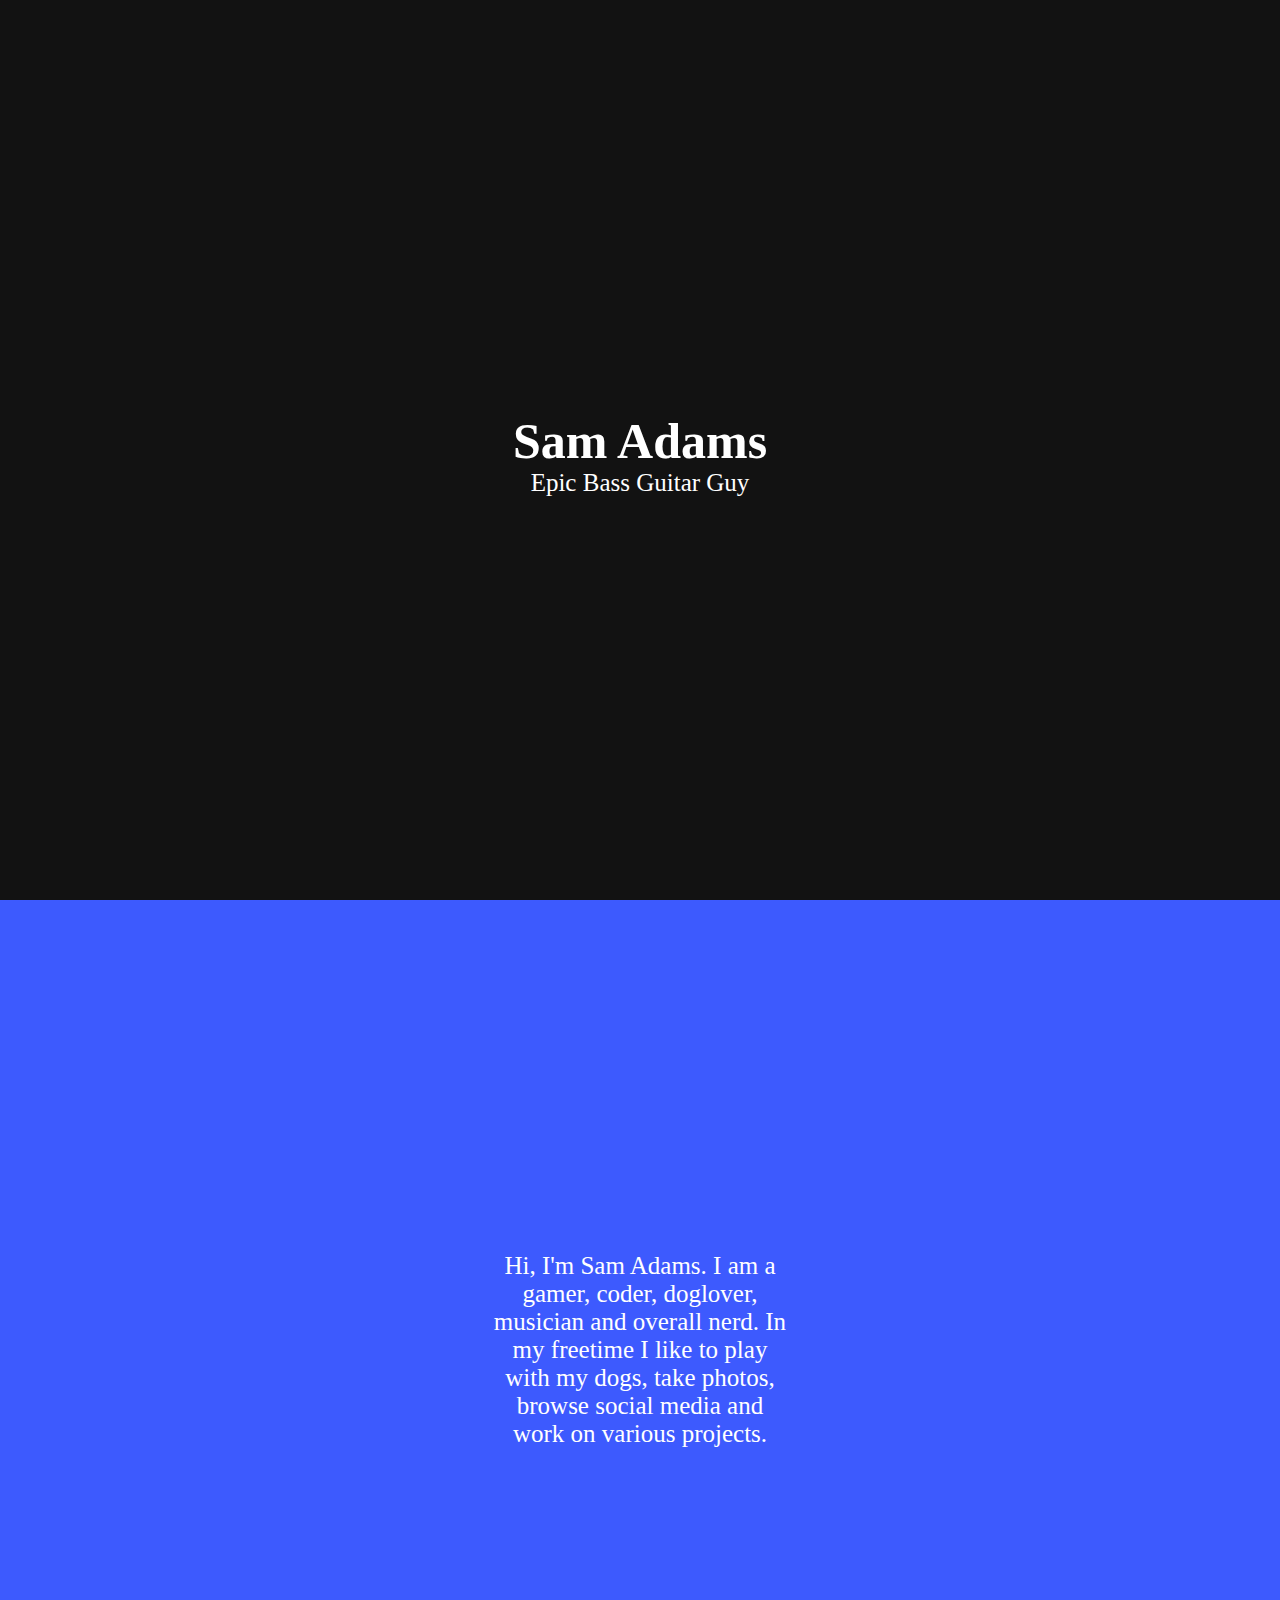
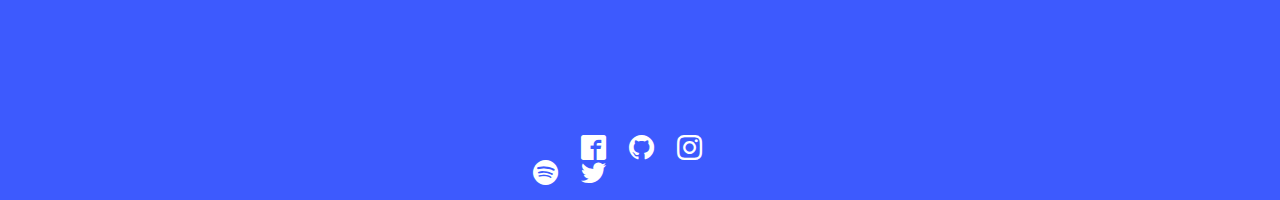
==== index.html @ 06a8791f "Update index.html" ====
<!DOCTYPE html>
<html lang="en">
<head>
    <meta charset="UTF-8">
    <meta name="viewport" content="width=device-width, initial-scale=1.0">
    <meta http-equiv="X-UA-Compatible" content="ie=edge">
    <title>Sam Adams - Personal Website</title>
    <link rel="stylesheet" href="style.css">
    <link rel="shortcut icon" href="assets/icon.png" type="image/x-icon">

</head>
<body>
    <section class="image-cover">
        <div class="intro-text">
            <h1 class="name">Sam Adams</h1>
            <h3 class="tagline">Epic Bass Guitar Guy</h3>
        </div>
        <div class="arrow">
            <a class="arrow-link" href="#about">
                    <svg class="down-arrow">
                            <use href="assets/downarrow.svg#test"></use>
                    </svg>
            </a>
        </div>
    </section>
    <section class="info-cover" id="about">
        <div class="info-text">
            <!--<h3 class="tagline info-h3">Hi, I'm Sam Adams. I am a gamer, coder, doglover, musician and overall nerd. In my freetime I like to play with my <a class="info-link" href="dogs.html">dogs</a>, take <a class="info-link" href="photos.html">photos</a>, browse <a class="info-link" href="social.html">social media</a> and work on various <a class="info-link" href="projects.html">projects</a>.</h3>-->
            <h3 class="tagline info-h3">Hi, I'm Sam Adams. I am a gamer, coder, doglover, musician and overall nerd. In my freetime I like to play with my dogs, take photos, browse social media and work on various projects.</h3>
        </div>
        <div class="social">
            <a href="https://music.apple.com/profile/supposedly_sam">
                <span class="icon-music">&#xe911;</span>
            </a>
            <span class="spacer"></span>
            <a href="https://www.facebook.com/supposedly.sam">
                <span class="icon-facebook">&#xea91;</span>
            </a>
            <span class="spacer"></span>
            <a href="https://github.com/Supposedly-Sam/supposedlysam.me">
                <span class="icon-github">&#xeab0;</span>
            </a>
            <span class="spacer"></span>
            <a href="https://instagram.com/supposedly.sam">
                <span class="icon-instagram">&#xea92;</span> 
            </a>
            <span class="spacer"></span>
            <a href="https://open.spotify.com/user/theyappydog">
                <span class="icon-spotify">&#xea94;</span>
            </a>
            <span class="spacer"></span>
            <a href="https://twitter.com/supposedly_sam">
                <span class="icon-twitter">&#xea96;</span>
            </a>
        </div>
    </section>
</body>
</html>
---- style.css ----
@font-face {
    font-family: IconFont;
    src: url(assets/iconfont/iconfont.woff);
}
@font-face{
    font-family: 'Open Sans';
    src: url(assets/fonts/OpenSans-Regular.ttf);
}
@font-face{
    font-family: 'Open Sans';
    src: url(assets/fonts/OpenSans-Light.ttf);
    font-weight: 300;
}
html, head, body {
    margin: 0px;
    padding: 0px;
    width: 100%;
    height: 100%;
    scroll-behavior: smooth;
}
.image-cover {
    margin-top: 0px;
    background-color: #121212;
    width: 100%;
    height: 100%;
    display: flex;
    align-items: center;
    justify-content: center;
    padding-bottom: 0;
}
.intro-text {
    color: #fff;
    width: 380px;
    position: absolute;
    display: inline-block;
}
.name {
    text-align: center;
    font-family: 'Open Sans';
    font-size: 50px;
}
.tagline {
    text-align: center;
    font-family: 'Open Sans';
    font-size: 25px;
    font-weight: 300;
    margin-top: -35px;
}
.arrow {
    color: #616161;
    position: absolute;
    width: 50px;
    height: 50px;
    animation: jumpy-arrow-2 3s linear 1s infinite;
    bottom: 10px;
}
.arrow:hover {
    animation-play-state: paused;
}
.arrow-link {
    color: #616161;
    transition: .5s;
}
.arrow-link:hover {
    color: #9E9E9E;
}
.down-arrow {
    width: 50px;
    height: 50px;
}
@keyframes jumpy-arrow-2 {
    0%     {transform: translateY(0px);}
    10%     {transform: translateY(-50px);}
    20%     {transform: translateY(0px);}
    30%     {transform: translateY(-30px);}
    40%     {transform: translateY(0px);}
}
.info-cover {
    position: absolute;
    width: 100%;
    height: 100%;
    background-color: #3D5AFE;
    align-items: center;
    justify-content: center;
    display: flex;
}
.info-text {
    position: absolute;
    display: inline-block;
    color: #fff;
    width: 300px;
    text-align: center;
    font-family: 'Open Sans';
    font-weight: 300;    
}
.info-h3 {
    margin: 0px;
}
.info-link {
    color: white;
    transition: .5s;
}
.info-link:hover {
    color: #1A237E;
}
.social {
    display: inline-block;
    width: 215px;
    font-size: 25px;
    position: absolute;
    color: white;
    bottom: 15px;
    font-family: iconfont;
}
.social a {
    color: white;
    text-decoration: none;
    transition: .5s;
}
.social a:hover {
    color: #1A237E
}
.spacer{
    margin-left: 5px;
    margin-right: 5px;
}
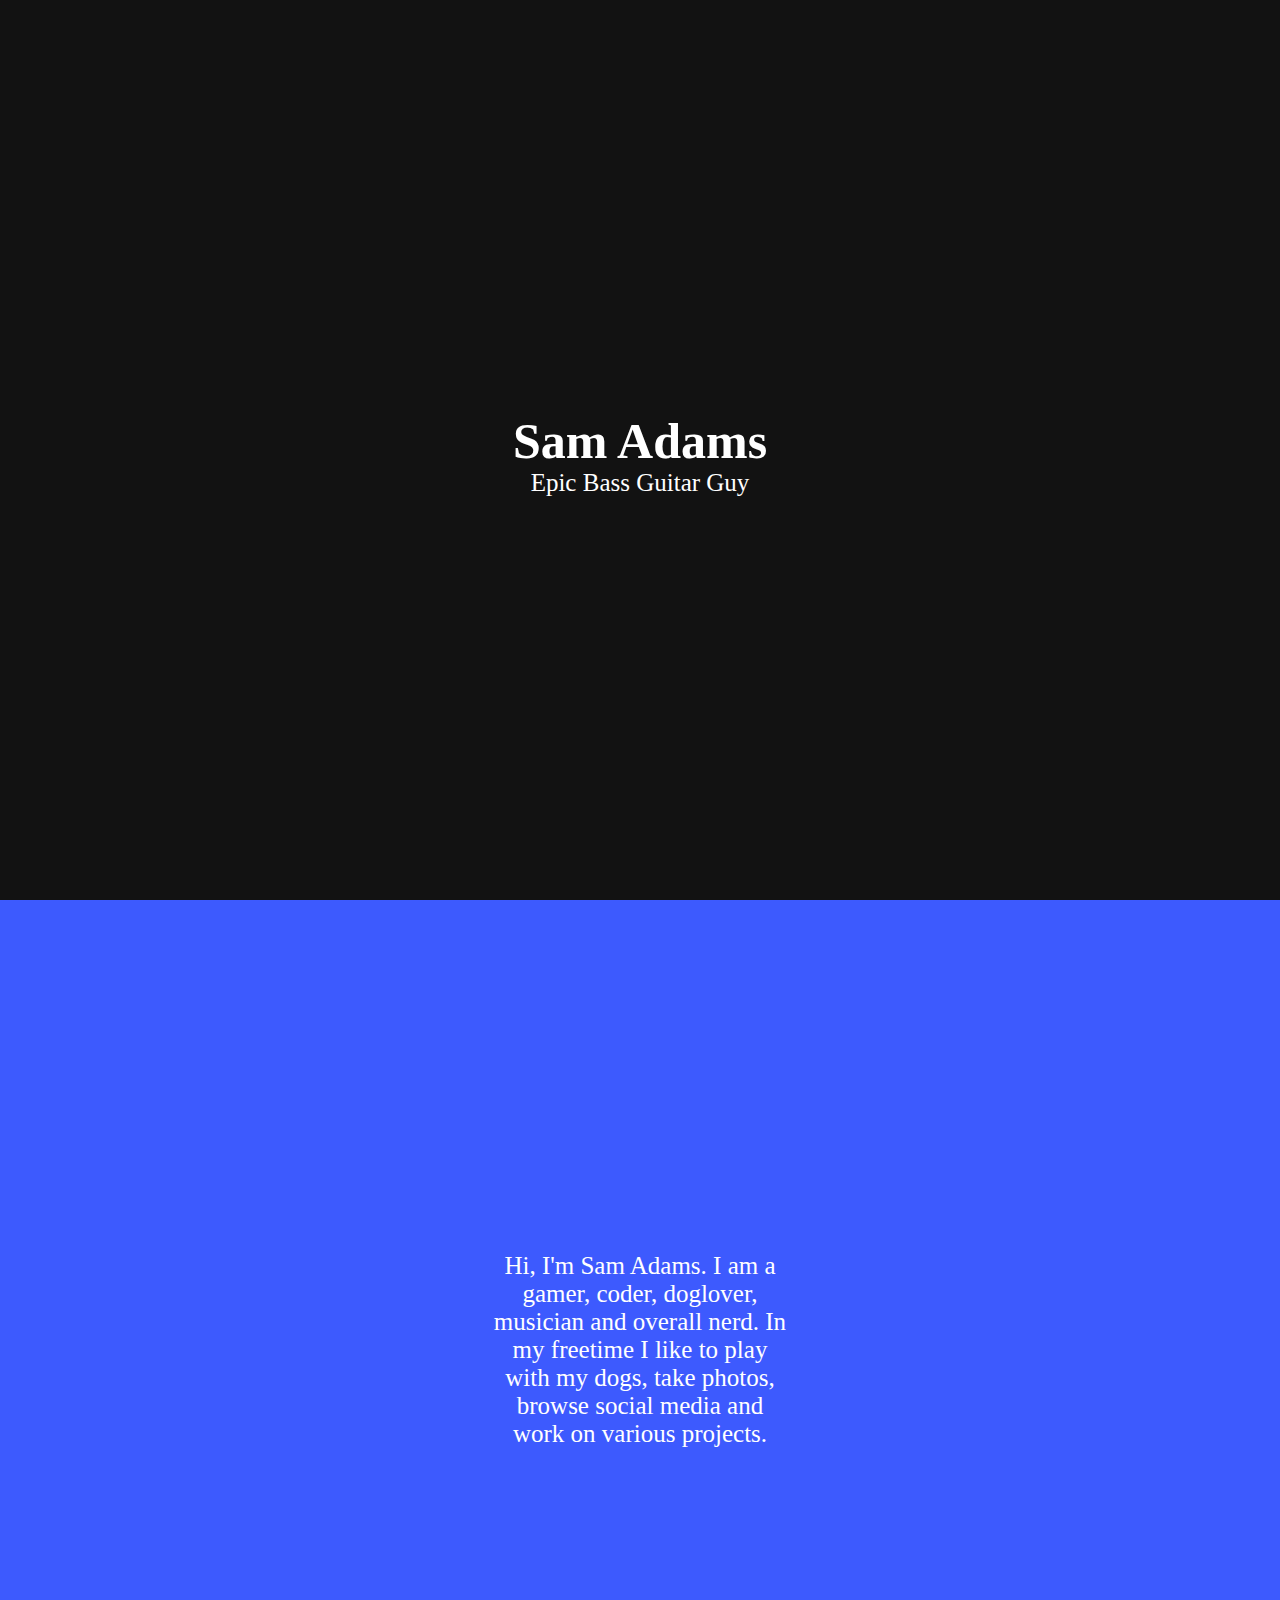
==== commit 7f858329: "Lots of Changes" ====
--- a/index.html
+++ b/index.html
@@ -7,7 +7,7 @@
     <title>Sam Adams - Personal Website</title>
     <link rel="stylesheet" href="style.css">
     <link rel="shortcut icon" href="assets/icon.png" type="image/x-icon">
-
+    <meta name="Description" content="This is the offical website of Sam Adams. supposedly.sam on instagram and Supposedly-Sam on twitter">
 </head>
 <body>
     <section class="image-cover">
@@ -30,27 +30,31 @@
         </div>
         <div class="social">
             <a href="https://music.apple.com/profile/supposedly_sam">
-                <span class="icon-music">&#xe911;</span>
+                <span class="icon-music">&#xe905;</span>
             </a>
             <span class="spacer"></span>
             <a href="https://www.facebook.com/supposedly.sam">
-                <span class="icon-facebook">&#xea91;</span>
+                <span class="icon-facebook">&#xe904;</span>
             </a>
             <span class="spacer"></span>
             <a href="https://github.com/Supposedly-Sam/supposedlysam.me">
-                <span class="icon-github">&#xeab0;</span>
+                <span class="icon-github">&#xe903;</span>
             </a>
             <span class="spacer"></span>
             <a href="https://instagram.com/supposedly.sam">
-                <span class="icon-instagram">&#xea92;</span> 
+                <span class="icon-instagram">&#xe902;</span> 
             </a>
             <span class="spacer"></span>
             <a href="https://open.spotify.com/user/theyappydog">
-                <span class="icon-spotify">&#xea94;</span>
+                <span class="icon-spotify">&#xe901;</span>
             </a>
             <span class="spacer"></span>
             <a href="https://twitter.com/supposedly_sam">
-                <span class="icon-twitter">&#xea96;</span>
+                <span class="icon-twitter">&#xe900;</span>
+            </a>
+            <span class="spacer"></span>
+            <a href="/contact.html">
+                <span class="icon-mail4"></span>
             </a>
         </div>
     </section>
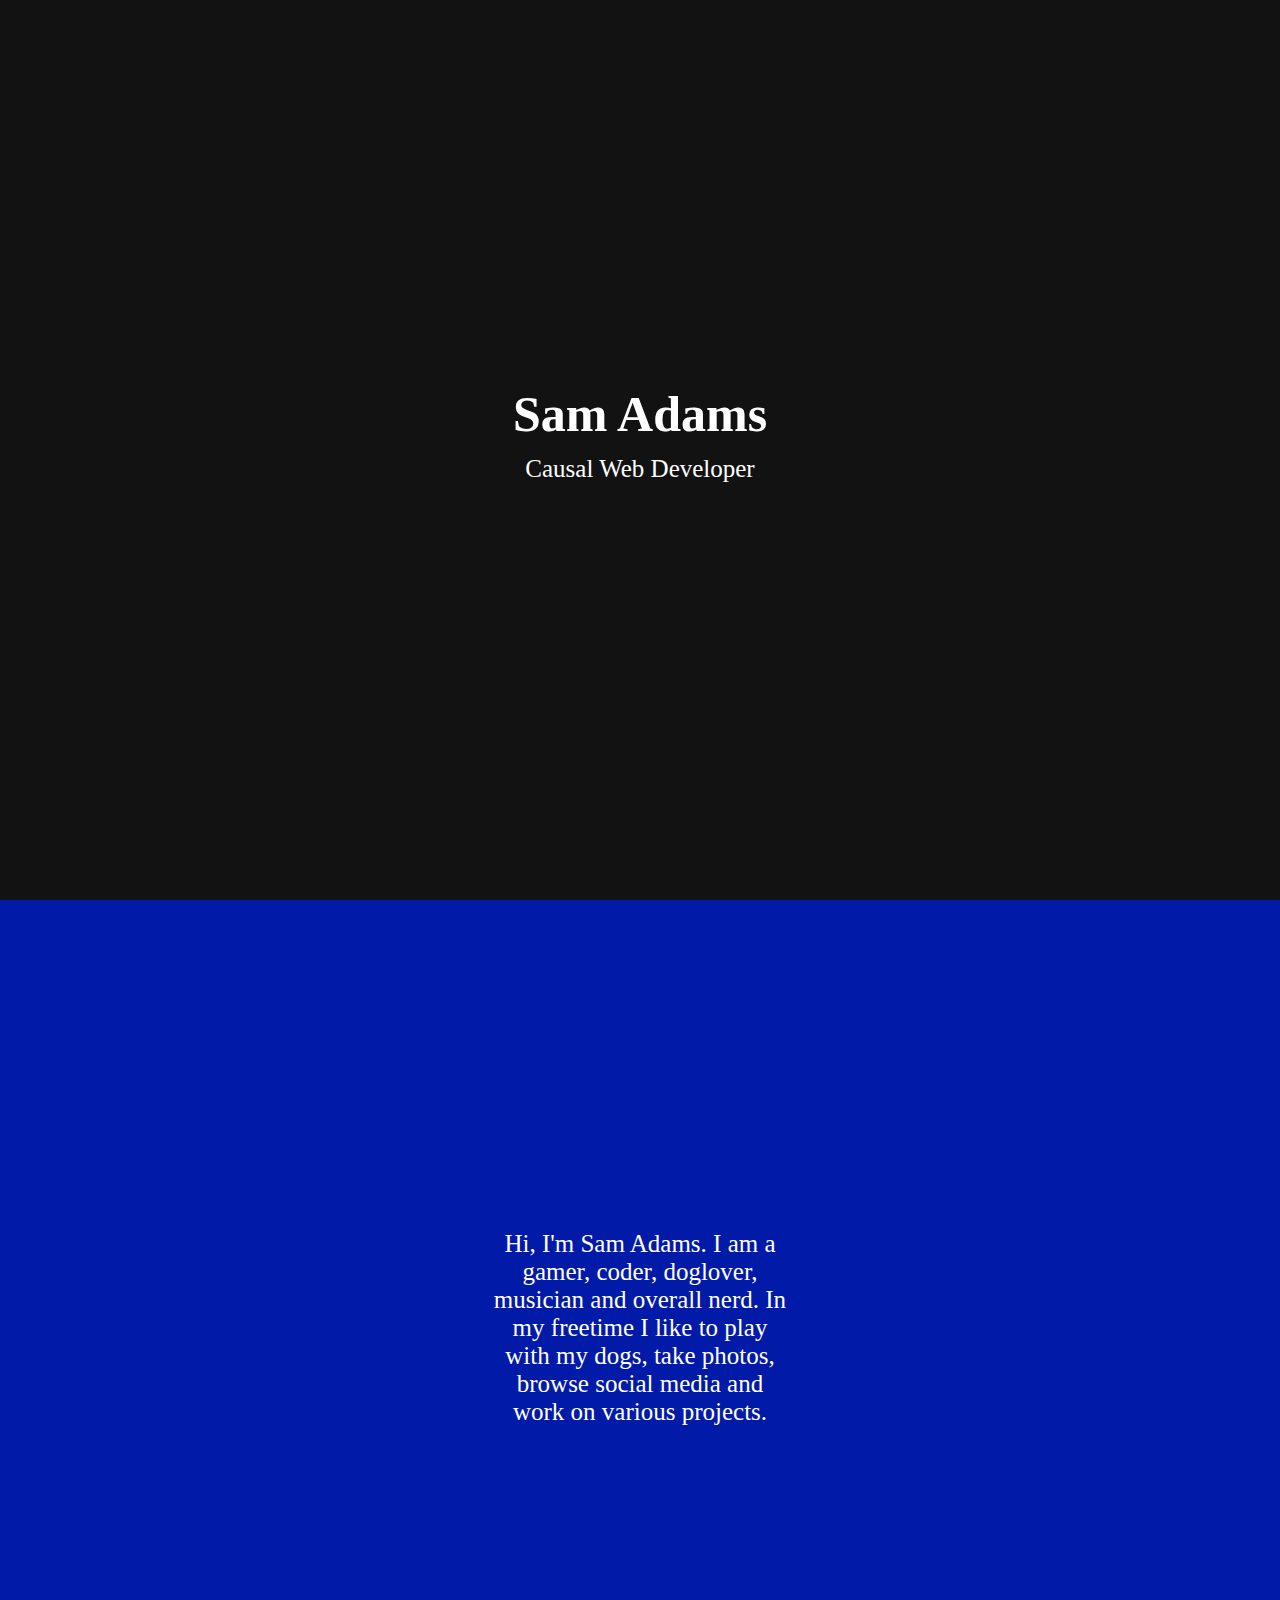
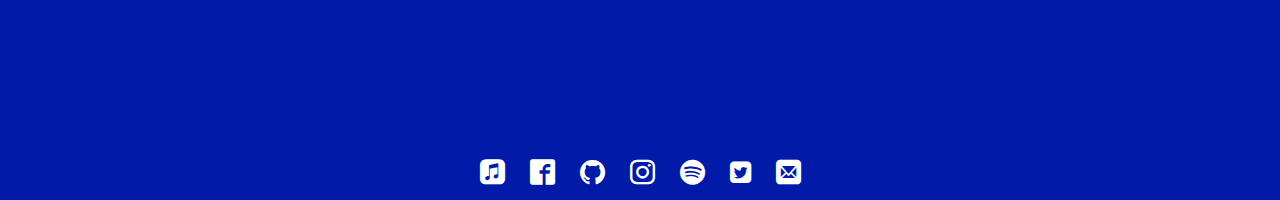
==== commit b34f1b05: "Code Overhaul" ====
--- a/index.html
+++ b/index.html
@@ -13,50 +13,45 @@
     <section class="image-cover">
         <div class="intro-text">
             <h1 class="name">Sam Adams</h1>
-            <h3 class="tagline">Epic Bass Guitar Guy</h3>
+            <h3 class="tagline" id="tagline"></h3>
         </div>
         <div class="arrow">
-            <a class="arrow-link" href="#about">
-                    <svg class="down-arrow">
+            <a class="arrow-link" href="#about" title=" View next section">
+                    <svg class="down-arrow" >
                             <use href="assets/downarrow.svg#test"></use>
                     </svg>
             </a>
         </div>
     </section>
-    <section class="info-cover" id="about">
+    <section class="info-cover">
         <div class="info-text">
             <!--<h3 class="tagline info-h3">Hi, I'm Sam Adams. I am a gamer, coder, doglover, musician and overall nerd. In my freetime I like to play with my <a class="info-link" href="dogs.html">dogs</a>, take <a class="info-link" href="photos.html">photos</a>, browse <a class="info-link" href="social.html">social media</a> and work on various <a class="info-link" href="projects.html">projects</a>.</h3>-->
             <h3 class="tagline info-h3">Hi, I'm Sam Adams. I am a gamer, coder, doglover, musician and overall nerd. In my freetime I like to play with my dogs, take photos, browse social media and work on various projects.</h3>
         </div>
-        <div class="social">
-            <a href="https://music.apple.com/profile/supposedly_sam">
+        <div class="social" id="about">
+            <a href="https://music.apple.com/profile/supposedly_sam" id="music">
                 <span class="icon-music">&#xe905;</span>
             </a>
-            <span class="spacer"></span>
-            <a href="https://www.facebook.com/supposedly.sam">
+            <a href="https://www.facebook.com/supposedly.sam" id="facebook">
                 <span class="icon-facebook">&#xe904;</span>
             </a>
-            <span class="spacer"></span>
-            <a href="https://github.com/Supposedly-Sam/supposedlysam.me">
+            <a href="https://github.com/Supposedly-Sam/supposedlysam.me" id="github">
                 <span class="icon-github">&#xe903;</span>
             </a>
-            <span class="spacer"></span>
-            <a href="https://instagram.com/supposedly.sam">
+            <a href="https://instagram.com/supposedly.sam" id="instagram">
                 <span class="icon-instagram">&#xe902;</span> 
             </a>
-            <span class="spacer"></span>
-            <a href="https://open.spotify.com/user/theyappydog">
+            <a href="https://open.spotify.com/user/theyappydog" id="spotify">
                 <span class="icon-spotify">&#xe901;</span>
             </a>
-            <span class="spacer"></span>
-            <a href="https://twitter.com/supposedly_sam">
+            <a href="https://twitter.com/supposedly_sam" id="twitter">
                 <span class="icon-twitter">&#xe900;</span>
             </a>
-            <span class="spacer"></span>
-            <a href="/contact.html">
-                <span class="icon-mail4"></span>
+            <a href="/contact">
+                <span class="icon-mail4">&#xea86;</span>
             </a>
         </div>
     </section>
+    <script src="tagline.js"></script>
 </body>
 </html>
--- a/style.css
+++ b/style.css
@@ -1,6 +1,6 @@
 @font-face {
     font-family: IconFont;
-    src: url(assets/iconfont/iconfont.woff);
+    src: url(assets/iconfont/icomoon.woff);
 }
 @font-face{
     font-family: 'Open Sans';
@@ -19,38 +19,55 @@
     scroll-behavior: smooth;
 }
 .image-cover {
+    width: 100%;
+    height: 100%;
     margin-top: 0px;
     background-color: #121212;
-    width: 100%;
-    height: 100%;
     display: flex;
+    flex-direction: row;
     align-items: center;
     justify-content: center;
     padding-bottom: 0;
 }
 .intro-text {
+    width: 276px;
     color: #fff;
-    width: 380px;
     position: absolute;
-    display: inline-block;
+    align-content: space-between; 
+    flex-wrap: nowrap;
+    height: 130px;
 }
 .name {
+    width: 276px;    
     text-align: center;
     font-family: 'Open Sans';
     font-size: 50px;
+    position: absolute;
+    margin-top: 0;
+    padding-top: 0;
 }
 .tagline {
+    width: 100%;    
     text-align: center;
     font-family: 'Open Sans';
     font-size: 25px;
     font-weight: 300;
-    margin-top: -35px;
+    opacity: 100%;
+    position: absolute;
+    padding-top: 45px;
+    padding-left: 0;
+    animation: tagline .5s linear;
+}
+@keyframes tagline {
+    0% {opacity: 0%;}
+    50% {opacity: 10%;}
+    100% {opacity: 100%;}
 }
 .arrow {
+    width: 50px;
+    height: 50px;    
     color: #616161;
     position: absolute;
-    width: 50px;
-    height: 50px;
     animation: jumpy-arrow-2 3s linear 1s infinite;
     bottom: 10px;
 }
@@ -76,25 +93,28 @@
     40%     {transform: translateY(0px);}
 }
 .info-cover {
+    width: 100%;
+    height: 100%;    
     position: absolute;
-    width: 100%;
-    height: 100%;
-    background-color: #3D5AFE;
+    background-color: #011aa7;
     align-items: center;
     justify-content: center;
     display: flex;
 }
 .info-text {
+    width: 300px;
+    height: 240px;  
     position: absolute;
     display: inline-block;
     color: #fff;
-    width: 300px;
     text-align: center;
     font-family: 'Open Sans';
     font-weight: 300;    
 }
 .info-h3 {
-    margin: 0px;
+    position: absolute;
+    margin-top: 0;
+    padding-top: 0;
 }
 .info-link {
     color: white;
@@ -104,23 +124,48 @@
     color: #1A237E;
 }
 .social {
-    display: inline-block;
-    width: 215px;
+    position: absolute;    
+    width: 320px;    
+    display: flex;
     font-size: 25px;
-    position: absolute;
     color: white;
     bottom: 15px;
     font-family: iconfont;
+    gap: 25px;
+    padding-bottom: -10px;
+}
+.social:target {
+    animation: social .50s linear;
+    animation-delay: .26s; 
 }
 .social a {
     color: white;
     text-decoration: none;
     transition: .5s;
 }
-.social a:hover {
-    color: #1A237E
+ .social a:hover {
+    color: #0e1ed1
+} 
+@keyframes social {
+    0%  {transform: scale(1.0);}
+    50% {transform: scale(1.25);}
+    100%{transform: scale(1.0);}
 }
-.spacer{
-    margin-left: 5px;
-    margin-right: 5px;
+#music:hover {
+    color: #FA233B
+}
+#facebook:hover {
+    color: #3B5998;
+}
+#github:hover {
+    color: #24292e;
+}
+#instagram:hover {
+    color: #e1306c;
+}
+#spotify:hover {
+    color: #1ED760;
+}
+#twitter:hover {
+    color: #1DA1F2;
 }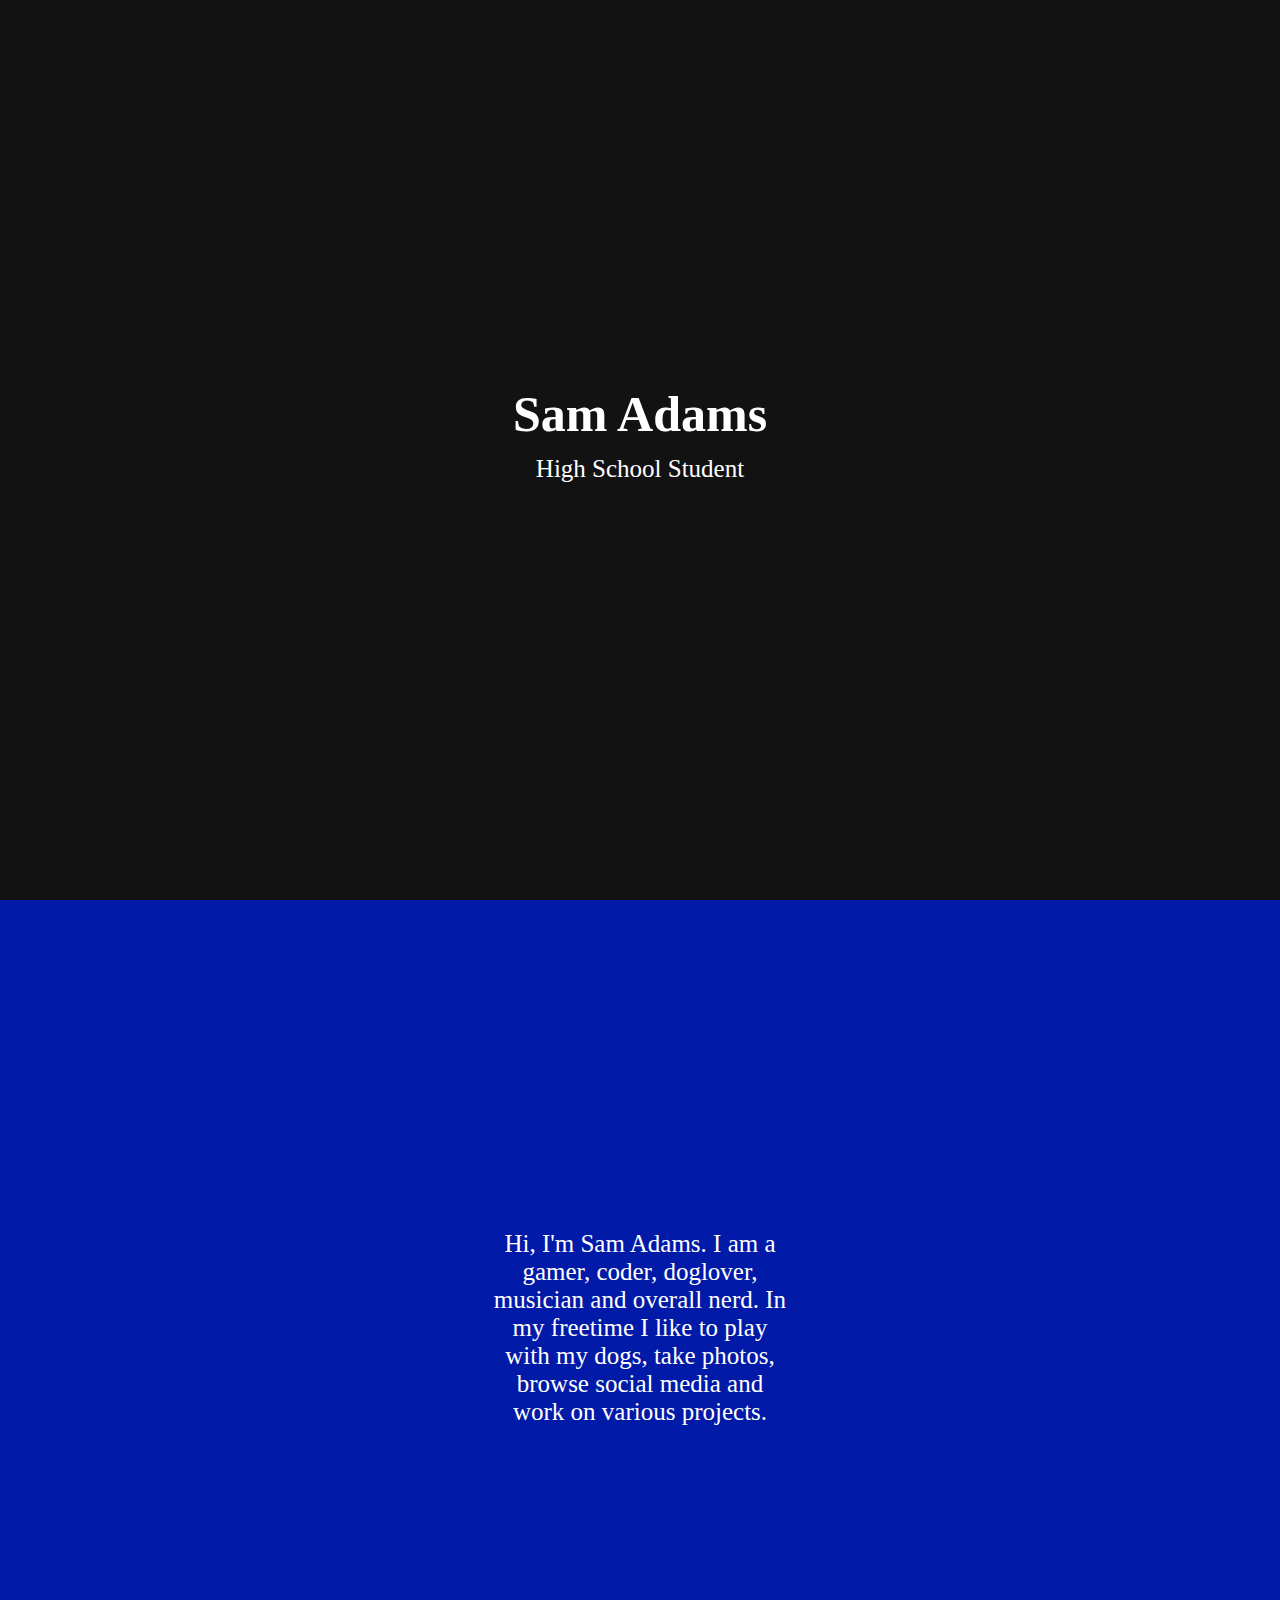
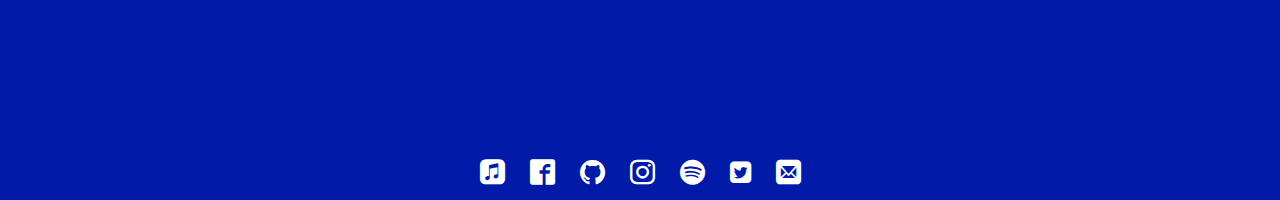
==== commit 468df3b0: "Merge pull request #2 from Supposedly-Sam/beta" ====
--- a/index.html
+++ b/index.html
@@ -1,11 +1,12 @@
 <!DOCTYPE html>
 <html lang="en">
 <head>
+    <meta name="description" content="Sam Adams' Personal Website>
     <meta charset="UTF-8">
     <meta name="viewport" content="width=device-width, initial-scale=1.0">
     <meta http-equiv="X-UA-Compatible" content="ie=edge">
     <title>Sam Adams - Personal Website</title>
-    <link rel="stylesheet" href="style.css">
+    <link rel="stylesheet" rel="preload" href="style.css">
     <link rel="shortcut icon" href="assets/icon.png" type="image/x-icon">
     <meta name="Description" content="This is the offical website of Sam Adams. supposedly.sam on instagram and Supposedly-Sam on twitter">
 </head>
@@ -18,7 +19,7 @@
         <div class="arrow">
             <a class="arrow-link" href="#about" title=" View next section">
                     <svg class="down-arrow" >
-                            <use href="assets/downarrow.svg#test"></use>
+                            <use href="assets/downarrow.svg#test" alt="Scroll Down"></use>
                     </svg>
             </a>
         </div>
@@ -29,29 +30,31 @@
             <h3 class="tagline info-h3">Hi, I'm Sam Adams. I am a gamer, coder, doglover, musician and overall nerd. In my freetime I like to play with my dogs, take photos, browse social media and work on various projects.</h3>
         </div>
         <div class="social" id="about">
-            <a href="https://music.apple.com/profile/supposedly_sam" id="music">
+            <a href="https://music.apple.com/profile/supposedly_sam" id="music" alt="Find me on Apple Music">
                 <span class="icon-music">&#xe905;</span>
             </a>
-            <a href="https://www.facebook.com/supposedly.sam" id="facebook">
+            <a href="https://www.facebook.com/supposedly.sam" id="facebook" alt="Find me on Facebook">
                 <span class="icon-facebook">&#xe904;</span>
             </a>
-            <a href="https://github.com/Supposedly-Sam/supposedlysam.me" id="github">
+            <a href="https://github.com/Supposedly-Sam/About-Me" id="github" alt="Find me on GitHub">
                 <span class="icon-github">&#xe903;</span>
             </a>
-            <a href="https://instagram.com/supposedly.sam" id="instagram">
+            <a href="https://instagram.com/supposedly.sam" id="instagram" alt="Find me on instagram">
                 <span class="icon-instagram">&#xe902;</span> 
             </a>
-            <a href="https://open.spotify.com/user/theyappydog" id="spotify">
+            <a href="https://open.spotify.com/user/theyappydog" id="spotify" alt="Find me on Spotify">
                 <span class="icon-spotify">&#xe901;</span>
             </a>
-            <a href="https://twitter.com/supposedly_sam" id="twitter">
+            <a href="https://twitter.com/supposedly_sam" id="twitter" alt="Find me on Twitter">
                 <span class="icon-twitter">&#xe900;</span>
             </a>
-            <a href="/contact">
+            <a href="/contact" alt="Contact Me">
                 <span class="icon-mail4">&#xea86;</span>
             </a>
         </div>
     </section>
-    <script src="tagline.js"></script>
+    <script src="index.js"></script>
+    <!-- Cloudflare Web Analytics --><script defer src='https://static.cloudflareinsights.com/beacon.min.js' data-cf-beacon='{"token": "377a3478fb6441be9dd6c4bf3d35e93c"}'></script><!-- End Cloudflare Web Analytics -->
+    <!--PiratePX Analytics--><img src="https://app.piratepx.com/ship?p=72d8734a-a6df-4af9-b43c-1dfd861d397f" style="width: 1px; height: 1px;" alt="PiratePX Analytics">
 </body>
 </html>
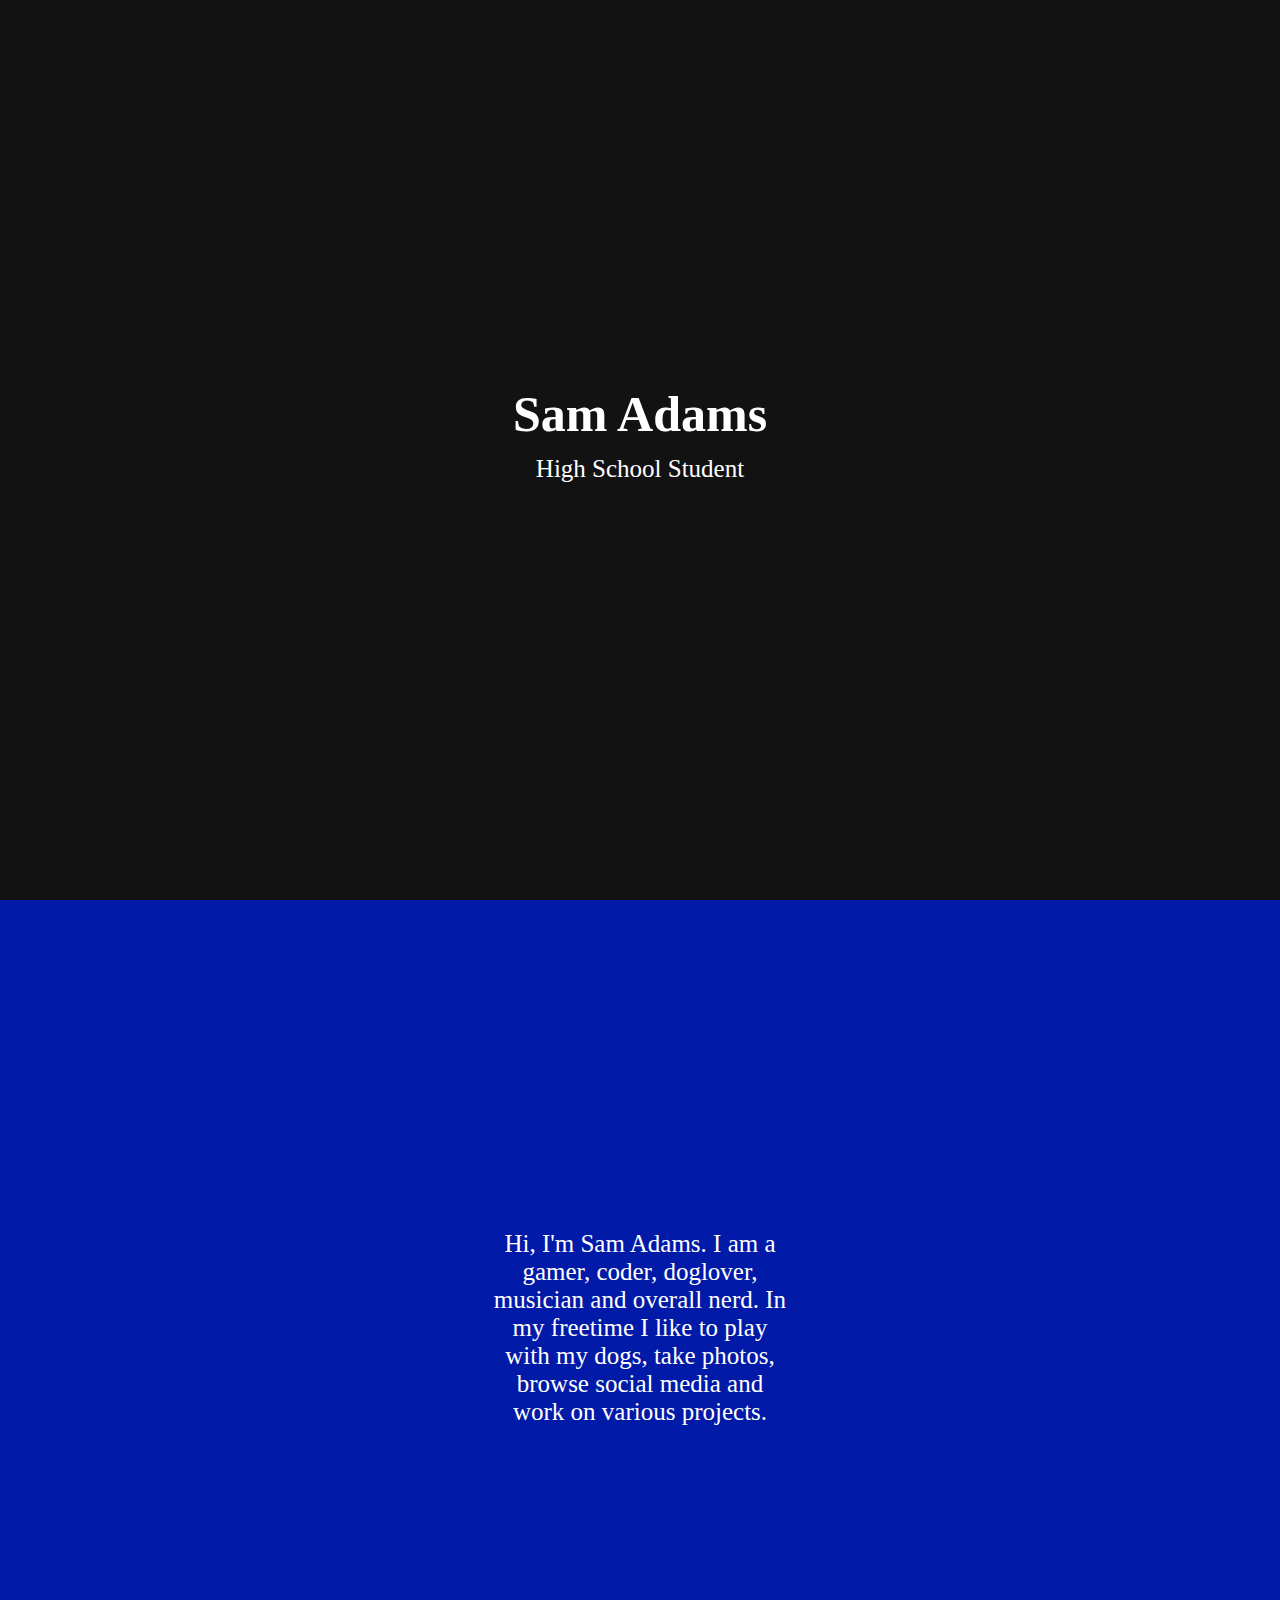
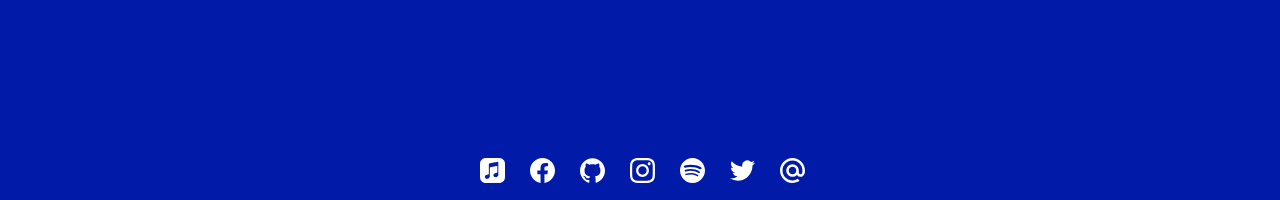
==== commit 2484d74e: "Changed icons to SVG" ====
--- a/index.html
+++ b/index.html
@@ -1,60 +1,119 @@
 <!DOCTYPE html>
 <html lang="en">
-<head>
-    <meta name="description" content="Sam Adams' Personal Website>
-    <meta charset="UTF-8">
-    <meta name="viewport" content="width=device-width, initial-scale=1.0">
-    <meta http-equiv="X-UA-Compatible" content="ie=edge">
-    <title>Sam Adams - Personal Website</title>
-    <link rel="stylesheet" rel="preload" href="style.css">
-    <link rel="shortcut icon" href="assets/icon.png" type="image/x-icon">
-    <meta name="Description" content="This is the offical website of Sam Adams. supposedly.sam on instagram and Supposedly-Sam on twitter">
-</head>
-<body>
-    <section class="image-cover">
-        <div class="intro-text">
-            <h1 class="name">Sam Adams</h1>
-            <h3 class="tagline" id="tagline"></h3>
-        </div>
-        <div class="arrow">
-            <a class="arrow-link" href="#about" title=" View next section">
-                    <svg class="down-arrow" >
-                            <use href="assets/downarrow.svg#test" alt="Scroll Down"></use>
+	<head>
+		<meta name="description" content="Sam Adams' Personal Website>
+		<meta charset="UTF-8" />
+		<meta name="viewport" content="width=device-width, initial-scale=1.0" />
+		<meta http-equiv="X-UA-Compatible" content="ie=edge" />
+		<title>Sam Adams - Personal Website</title>
+		<link rel="stylesheet" rel="preload" href="style.css" />
+		<link rel="shortcut icon" href="assets/icon.png" type="image/x-icon" />
+		<meta
+			name="Description"
+			content="This is the offical website of Sam Adams. supposedly.sam on instagram and Supposedly-Sam on twitter"
+		/>
+	</head>
+	<body>
+		<section class="image-cover">
+			<div class="intro-text">
+				<h1 class="name">Sam Adams</h1>
+				<h3 class="tagline" id="tagline"></h3>
+			</div>
+			<div class="arrow">
+				<a class="arrow-link" href="#about" title=" View next section">
+					<svg class="down-arrow">
+						<use href="assets/downarrow.svg#test" alt="Scroll Down"></use>
+					</svg>
+				</a>
+			</div>
+		</section>
+		<section class="info-cover">
+			<div class="info-text">
+				<!--<h3 class="tagline info-h3">Hi, I'm Sam Adams. I am a gamer, coder, doglover, musician and overall nerd. In my freetime I like to play with my <a class="info-link" href="dogs.html">dogs</a>, take <a class="info-link" href="photos.html">photos</a>, browse <a class="info-link" href="social.html">social media</a> and work on various <a class="info-link" href="projects.html">projects</a>.</h3>-->
+				<h3 class="tagline info-h3">
+					Hi, I'm Sam Adams. I am a gamer, coder, doglover, musician and overall
+					nerd. In my freetime I like to play with my dogs, take photos, browse
+					social media and work on various projects.
+				</h3>
+			</div>
+			<div class="social" id="about">
+                <a
+                    class="social-link"
+                    href="https://music.apple.com/profile/supposedly_sam"
+                    title="Find me on Apple Music"
+                >
+                    <svg class="social-icon, music-icon">
+                        <use href="assets/icons/applemusic.svg#applemusic"></use>
                     </svg>
+                </a>
+                <a
+                    class="social-link"
+                    href="https://www.facebook.com/supposedlysam/""
+                    title="Find me on Facebook"
+                >
+                    <svg class="social-icon, facebook-icon">
+                        <use href="assets/icons/facebook.svg#facebook"></use>
+                    </svg>
+                </a>
+                <a
+                    class="social-link"
+                    href="https://github.com/Supposedly-Sam/About-Me"
+                    title="Find me on Github"
+                >
+                    <svg class="social-icon, github-icon">
+                        <use href="assets/icons/github.svg#github"></use>
+                    </svg>
+                </a>
+				<a
+                    class="social-link"
+                    href="https://instagram.com/supposedly.sam"
+                    title="Find me on Instagram"
+                >
+                    <svg class="social-icon, instagram-icon">
+                        <use href="assets/icons/instagram.svg#instagram"></use>
+                    </svg>
+                </a>
+                <a
+                    class="social-link"
+                    href="https://open.spotify.com/user/theyappydog"
+                    title="Find me on Spotify"
+                >
+                    <svg class="social-icon, spotify-icon">
+                        <use href="assets/icons/spotify.svg#spotify"></use>
+                    </svg>
+                </a>
+                <a
+                    class="social-link"
+                    href="https://twitter.com/supposedly_sam"
+                    title="Find me on Twitter"
+                >   
+                    <svg class="social-icon, twitter-icon">
+                        <use href="assets/icons/twitter.svg#twitter"></use>
+                    </svg>
+                </a>
+                <a
+                    class="social-link"
+                    href="/contact"
+                    title="Contact Me"
+                >   
+                <svg class="social-icon, contact-icon">
+                    <use href="assets/icons/minutemailer.svg#contact"></use>
+                </svg>
             </a>
-        </div>
-    </section>
-    <section class="info-cover">
-        <div class="info-text">
-            <!--<h3 class="tagline info-h3">Hi, I'm Sam Adams. I am a gamer, coder, doglover, musician and overall nerd. In my freetime I like to play with my <a class="info-link" href="dogs.html">dogs</a>, take <a class="info-link" href="photos.html">photos</a>, browse <a class="info-link" href="social.html">social media</a> and work on various <a class="info-link" href="projects.html">projects</a>.</h3>-->
-            <h3 class="tagline info-h3">Hi, I'm Sam Adams. I am a gamer, coder, doglover, musician and overall nerd. In my freetime I like to play with my dogs, take photos, browse social media and work on various projects.</h3>
-        </div>
-        <div class="social" id="about">
-            <a href="https://music.apple.com/profile/supposedly_sam" id="music" alt="Find me on Apple Music">
-                <span class="icon-music">&#xe905;</span>
-            </a>
-            <a href="https://www.facebook.com/supposedly.sam" id="facebook" alt="Find me on Facebook">
-                <span class="icon-facebook">&#xe904;</span>
-            </a>
-            <a href="https://github.com/Supposedly-Sam/About-Me" id="github" alt="Find me on GitHub">
-                <span class="icon-github">&#xe903;</span>
-            </a>
-            <a href="https://instagram.com/supposedly.sam" id="instagram" alt="Find me on instagram">
-                <span class="icon-instagram">&#xe902;</span> 
-            </a>
-            <a href="https://open.spotify.com/user/theyappydog" id="spotify" alt="Find me on Spotify">
-                <span class="icon-spotify">&#xe901;</span>
-            </a>
-            <a href="https://twitter.com/supposedly_sam" id="twitter" alt="Find me on Twitter">
-                <span class="icon-twitter">&#xe900;</span>
-            </a>
-            <a href="/contact" alt="Contact Me">
-                <span class="icon-mail4">&#xea86;</span>
-            </a>
-        </div>
-    </section>
-    <script src="index.js"></script>
-    <!-- Cloudflare Web Analytics --><script defer src='https://static.cloudflareinsights.com/beacon.min.js' data-cf-beacon='{"token": "377a3478fb6441be9dd6c4bf3d35e93c"}'></script><!-- End Cloudflare Web Analytics -->
-    <!--PiratePX Analytics--><img src="https://app.piratepx.com/ship?p=72d8734a-a6df-4af9-b43c-1dfd861d397f" style="width: 1px; height: 1px;" alt="PiratePX Analytics">
-</body>
+			</div>
+		</section>
+		<script src="index.js"></script>
+		<!-- Cloudflare Web Analytics -->
+		<script
+			defer
+			src="https://static.cloudflareinsights.com/beacon.min.js"
+			data-cf-beacon='{"token": "377a3478fb6441be9dd6c4bf3d35e93c"}'
+		></script>
+		<!-- End Cloudflare Web Analytics -->
+		<!--PiratePX Analytics--><img
+			src="https://app.piratepx.com/ship?p=72d8734a-a6df-4af9-b43c-1dfd861d397f"
+			style="width: 1px; height: 1px"
+			alt="PiratePX Analytics"
+		/>
+	</body>
 </html>
--- a/style.css
+++ b/style.css
@@ -1,171 +1,253 @@
 @font-face {
-    font-family: IconFont;
-    src: url(assets/iconfont/icomoon.woff);
-}
-@font-face{
-    font-family: 'Open Sans';
-    src: url(assets/fonts/OpenSans-Regular.ttf);
-}
-@font-face{
-    font-family: 'Open Sans';
-    src: url(assets/fonts/OpenSans-Light.ttf);
-    font-weight: 300;
-}
-html, head, body {
-    margin: 0px;
-    padding: 0px;
-    width: 100%;
-    height: 100%;
-    scroll-behavior: smooth;
+	font-family: IconFont;
+	src: url(assets/iconfont/icomoon.woff);
+	font-display: swap;
+}
+@font-face {
+	font-family: "Open Sans";
+	src: url(assets/fonts/OpenSans-Regular.ttf);
+	font-display: swap;
+}
+@font-face {
+	font-family: "Open Sans";
+	src: url(assets/fonts/OpenSans-Light.ttf);
+	font-weight: 300;
+	font-display: swap;
+}
+html,
+head,
+body {
+	margin: 0px;
+	padding: 0px;
+	width: 100%;
+	height: 100%;
+	scroll-behavior: smooth;
 }
 .image-cover {
-    width: 100%;
-    height: 100%;
-    margin-top: 0px;
-    background-color: #121212;
-    display: flex;
-    flex-direction: row;
-    align-items: center;
-    justify-content: center;
-    padding-bottom: 0;
+	width: 100%;
+	height: 100%;
+	margin-top: 0px;
+	background-color: #121212;
+	display: flex;
+	flex-direction: row;
+	align-items: center;
+	justify-content: center;
+	padding-bottom: 0;
 }
 .intro-text {
-    width: 276px;
-    color: #fff;
-    position: absolute;
-    align-content: space-between; 
-    flex-wrap: nowrap;
-    height: 130px;
+	width: 276px;
+	color: #fff;
+	position: absolute;
+	align-content: space-between;
+	flex-wrap: nowrap;
+	height: 130px;
 }
 .name {
-    width: 276px;    
-    text-align: center;
-    font-family: 'Open Sans';
-    font-size: 50px;
-    position: absolute;
-    margin-top: 0;
-    padding-top: 0;
+	width: 276px;
+	text-align: center;
+	font-family: "Open Sans";
+	font-size: 50px;
+	position: absolute;
+	margin-top: 0;
+	padding-top: 0;
 }
 .tagline {
-    width: 100%;    
-    text-align: center;
-    font-family: 'Open Sans';
-    font-size: 25px;
-    font-weight: 300;
-    opacity: 100%;
-    position: absolute;
-    padding-top: 45px;
-    padding-left: 0;
-    animation: tagline .5s linear;
+	width: 100%;
+	text-align: center;
+	font-family: "Open Sans";
+	font-size: 25px;
+	font-weight: 300;
+	opacity: 100%;
+	position: absolute;
+	padding-top: 45px;
+	padding-left: 0;
+	animation: tagline 0.5s linear;
 }
 @keyframes tagline {
-    0% {opacity: 0%;}
-    50% {opacity: 10%;}
-    100% {opacity: 100%;}
+	0% {
+		opacity: 0%;
+	}
+	50% {
+		opacity: 10%;
+	}
+	100% {
+		opacity: 100%;
+	}
 }
 .arrow {
-    width: 50px;
-    height: 50px;    
-    color: #616161;
-    position: absolute;
-    animation: jumpy-arrow-2 3s linear 1s infinite;
-    bottom: 10px;
+	width: 50px;
+	height: 50px;
+	color: #616161;
+	position: absolute;
+	animation: jumpy-arrow-2 3s linear 1s infinite;
+	bottom: 10px;
 }
 .arrow:hover {
-    animation-play-state: paused;
+	animation-play-state: paused;
 }
 .arrow-link {
-    color: #616161;
-    transition: .5s;
+	color: #616161;
+	transition: 0.5s;
 }
 .arrow-link:hover {
-    color: #9E9E9E;
+	color: #9e9e9e;
 }
 .down-arrow {
-    width: 50px;
-    height: 50px;
+	width: 50px;
+	height: 50px;
 }
 @keyframes jumpy-arrow-2 {
-    0%     {transform: translateY(0px);}
-    10%     {transform: translateY(-50px);}
-    20%     {transform: translateY(0px);}
-    30%     {transform: translateY(-30px);}
-    40%     {transform: translateY(0px);}
+	0% {
+		transform: translateY(0px);
+	}
+	10% {
+		transform: translateY(-50px);
+	}
+	20% {
+		transform: translateY(0px);
+	}
+	30% {
+		transform: translateY(-30px);
+	}
+	40% {
+		transform: translateY(0px);
+	}
 }
 .info-cover {
-    width: 100%;
-    height: 100%;    
-    position: absolute;
-    background-color: #011aa7;
-    align-items: center;
-    justify-content: center;
-    display: flex;
+	width: 100%;
+	height: 100%;
+	position: absolute;
+	background-color: #011aa7;
+	align-items: center;
+	justify-content: center;
+	display: flex;
 }
 .info-text {
-    width: 300px;
-    height: 240px;  
-    position: absolute;
-    display: inline-block;
-    color: #fff;
-    text-align: center;
-    font-family: 'Open Sans';
-    font-weight: 300;    
+	width: 300px;
+	height: 240px;
+	position: absolute;
+	display: inline-block;
+	color: #fff;
+	text-align: center;
+	font-family: "Open Sans";
+	font-weight: 300;
 }
 .info-h3 {
-    position: absolute;
-    margin-top: 0;
-    padding-top: 0;
+	position: absolute;
+	margin-top: 0;
+	padding-top: 0;
 }
 .info-link {
-    color: white;
-    transition: .5s;
+	color: white;
+	transition: 0.5s;
 }
 .info-link:hover {
-    color: #1A237E;
+	color: #1a237e;
 }
 .social {
-    position: absolute;    
-    width: 320px;    
-    display: flex;
-    font-size: 25px;
-    color: white;
-    bottom: 15px;
-    font-family: iconfont;
-    gap: 25px;
-    padding-bottom: -10px;
+	position: absolute;
+	width: 320px;
+	display: flex;
+	font-size: 25px;
+	color: white;
+	bottom: 15px;
+	font-family: iconfont;
+	gap: 25px;
+	padding-bottom: -10px;
 }
 .social:target {
-    animation: social .50s linear;
-    animation-delay: .26s; 
+	animation: social 0.5s linear;
+	animation-delay: 0.26s;
 }
 .social a {
-    color: white;
-    text-decoration: none;
-    transition: .5s;
-}
- .social a:hover {
-    color: #0e1ed1
-} 
+	color: white;
+	text-decoration: none;
+	transition: 0.5s;
+}
+.social a:hover {
+	color: #0e1ed1;
+}
 @keyframes social {
-    0%  {transform: scale(1.0);}
-    50% {transform: scale(1.25);}
-    100%{transform: scale(1.0);}
-}
-#music:hover {
-    color: #FA233B
-}
-#facebook:hover {
-    color: #3B5998;
+	0% {
+		transform: scale(1);
+	}
+	50% {
+		transform: scale(1.25);
+	}
+	100% {
+		transform: scale(1);
+	}
+}
+.social-link {
+	color: white;
+	transition: 0.5s;
+}
+.social-icon {
+	width: 25px;
+	height: 25px;
+}
+.music-icon {
+	width: 25px;
+	height: 25px;
+}
+.music-icon:hover {
+	transition: 0.5s;
+	color: #fa243c;
+}
+.facebook-icon {
+	color: white;
+	width: 25px;
+	height: 25px;
+}
+.facebook-icon:hover {
+	transition: 0.5s;
+	color: #1877f2;
+}
+.github-icon {
+	color: white;
+	width: 25px;
+	height: 25px;
+}
+.github-icon:hover {
+	transition: 0.5s;
+	color: #181717;
 }
 #github:hover {
-    color: #24292e;
-}
-#instagram:hover {
-    color: #e1306c;
-}
-#spotify:hover {
-    color: #1ED760;
-}
-#twitter:hover {
-    color: #1DA1F2;
-}+	color: #24292e;
+}
+.instagram-icon {
+	color: white;
+	width: 25px;
+	height: 25px;
+}
+.instagram-icon:hover {
+	transition: 0.5s;
+	color: #e1306c;
+}
+.spotify-icon {
+	color: white;
+	width: 25px;
+	height: 25px;
+}
+.spotify-icon:hover {
+	transition: 0.5s;
+	color: #1ed760;
+}
+.twitter-icon {
+	color: white;
+	width: 25px;
+	height: 25px;
+}
+.twitter-icon:hover {
+	transition: 0.5s;
+	color: #1da1f2;
+}
+.contact-icon {
+	color: white;
+	width: 25px;
+	height: 25px;
+}
+.contact-icon:hover {
+	transition: 0.5s;
+	color: #005ff9;
+}
